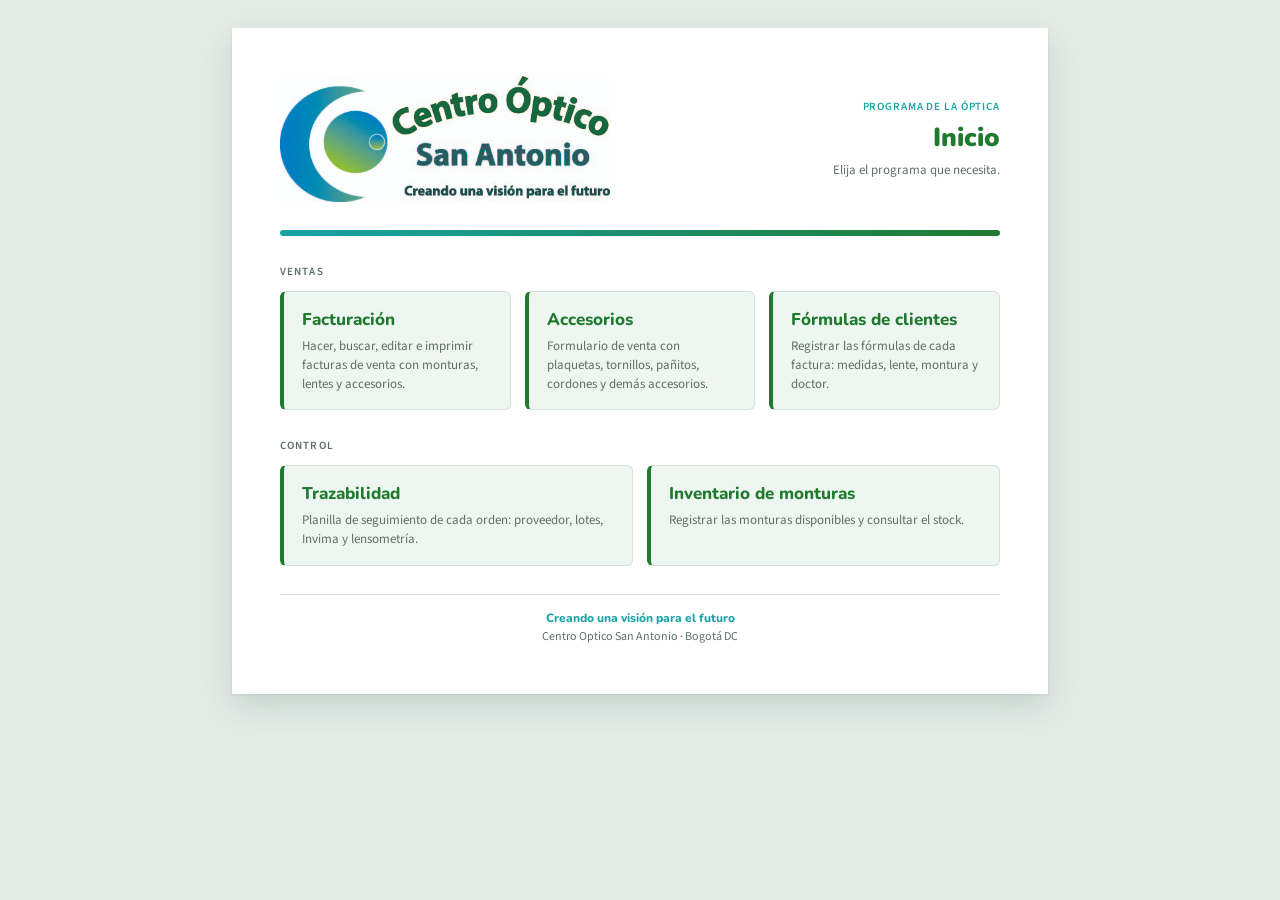
==== Inicio/index.html @ 2a87d1f7 "Agregar accesorios a la factura, página de accesorios y página de inicio Co-Authored-By: Claude Opus" ====
<!DOCTYPE html>
<html lang="es">
<head>
    <meta charset="UTF-8">
    <meta name="viewport" content="width=device-width, initial-scale=1.0">
    <title>Centro Óptico San Antonio</title>
    <link rel="preconnect" href="https://fonts.googleapis.com">
    <link rel="preconnect" href="https://fonts.gstatic.com" crossorigin>
    <link rel="stylesheet" href="https://fonts.googleapis.com/css2?family=Nunito:wght@700;800;900&family=Source+Sans+3:wght@400;600&display=swap">
    <link rel="stylesheet" href="inicio.css?v=1">
</head>
<body>

<main class="hoja">

    <header class="encabezado">
        <img src="/Facturacion/Imagen/Logo%20JPG.jpg" alt="Centro Óptico San Antonio" class="logo">
        <div class="documento">
            <span class="regimen">Programa de la óptica</span>
            <h1>Inicio</h1>
            <p>Elija el programa que necesita.</p>
        </div>
    </header>

    <div class="franja"></div>

    <section>
        <p class="titulo">Ventas</p>
        <div class="programas">
            <a class="programa" href="/Facturacion/Facturacion.html">
                <strong>Facturación</strong>
                <span>Hacer, buscar, editar e imprimir facturas de venta con monturas, lentes y accesorios.</span>
            </a>
            <a class="programa" href="/Accesorios/Acesorios.html">
                <strong>Accesorios</strong>
                <span>Formulario de venta con plaquetas, tornillos, pañitos, cordones y demás accesorios.</span>
            </a>
            <a class="programa" href="/Formulas/Formulas_clientes.html">
                <strong>Fórmulas de clientes</strong>
                <span>Registrar las fórmulas de cada factura: medidas, lente, montura y doctor.</span>
            </a>
        </div>
    </section>

    <section>
        <p class="titulo">Control</p>
        <div class="programas">
            <a class="programa" href="/Trasavilidad/trasavilidad.html">
                <strong>Trazabilidad</strong>
                <span>Planilla de seguimiento de cada orden: proveedor, lotes, Invima y lensometría.</span>
            </a>
            <a class="programa" href="/Invetarios/Inventarios.html">
                <strong>Inventario de monturas</strong>
                <span>Registrar las monturas disponibles y consultar el stock.</span>
            </a>
        </div>
    </section>

    <footer class="pie">
        <em>Creando una visión para el futuro</em><br>
        Centro Optico San Antonio · Bogotá DC
    </footer>

</main>

</body>
</html>
---- Inicio/inicio.css ----
/* Página de inicio - mismo estilo que la factura de venta (colores del logo) */
:root {
    --fondo: #e4ece8;
    --papel: #ffffff;
    --tinta: #1d2b25;
    --gris: #5f6f68;
    --linea: #d5e0db;
    --verde: #1f7a2e;
    --azul: #1aa3a8;
    --verde-suave: #eef6f1;

    --letra-titulo: "Nunito", "Trebuchet MS", sans-serif;
    --letra-texto: "Source Sans 3", "Segoe UI", sans-serif;
}

* { box-sizing: border-box; }

body {
    margin: 0;
    padding: 28px 16px 48px;
    background: var(--fondo);
    color: var(--tinta);
    font-family: var(--letra-texto);
    font-size: 14px;
}

.hoja {
    max-width: 816px;
    margin: 0 auto;
    padding: 48px;
    background: var(--papel);
    box-shadow: 0 1px 2px rgba(0, 0, 0, .08), 0 12px 32px rgba(20, 50, 35, .14);
    display: grid;
    gap: 28px;
}

section { display: grid; gap: 12px; }

/* ---------- Encabezado ---------- */
.encabezado {
    display: grid;
    grid-template-columns: minmax(0, 1fr) auto;
    gap: 24px;
    align-items: center;
}

.logo { width: 100%; max-width: 330px; height: auto; display: block; }

.documento { display: grid; justify-items: end; gap: 6px; text-align: right; }

.regimen {
    font-size: 11px;
    font-weight: 600;
    letter-spacing: .08em;
    text-transform: uppercase;
    color: var(--azul);
}

.documento h1 {
    margin: 0;
    font-family: var(--letra-titulo);
    font-size: 26px;
    font-weight: 900;
    color: var(--verde);
}

.documento p { margin: 0; font-size: 13px; color: var(--gris); }

.franja {
    height: 6px;
    border-radius: 3px;
    background: linear-gradient(90deg, var(--azul), var(--verde));
}

.titulo {
    margin: 0;
    font-size: 11px;
    font-weight: 600;
    letter-spacing: .1em;
    text-transform: uppercase;
    color: var(--gris);
}

/* ---------- Botones de cada programa ---------- */
.programas {
    display: grid;
    grid-template-columns: repeat(auto-fit, minmax(220px, 1fr));
    gap: 14px;
}

.programa {
    display: grid;
    gap: 6px;
    align-content: start;
    padding: 16px 18px;
    background: var(--verde-suave);
    border: 1px solid var(--linea);
    border-left: 4px solid var(--verde);
    border-radius: 6px;
    color: var(--tinta);
    text-decoration: none;
    transition: background .15s, border-color .15s, transform .15s;
}
.programa strong {
    font-family: var(--letra-titulo);
    font-size: 17px;
    font-weight: 800;
    color: var(--verde);
}
.programa span { font-size: 13px; line-height: 1.45; color: var(--gris); }

.programa:hover { background: #e2f0e7; border-left-color: var(--azul); transform: translateY(-2px); }
.programa:focus-visible { outline: 2px solid var(--azul); outline-offset: 2px; }

/* ---------- Pie ---------- */
.pie {
    text-align: center;
    font-size: 12px;
    color: var(--gris);
    border-top: 1px solid var(--linea);
    padding-top: 14px;
    line-height: 1.5;
}
.pie em {
    font-family: var(--letra-titulo);
    font-style: normal;
    font-weight: 800;
    color: var(--azul);
}

/* ---------- Celular ---------- */
@media (max-width: 640px) {
    .hoja { padding: 20px; }
    .encabezado { grid-template-columns: 1fr; }
    .documento { justify-items: start; text-align: left; }
}
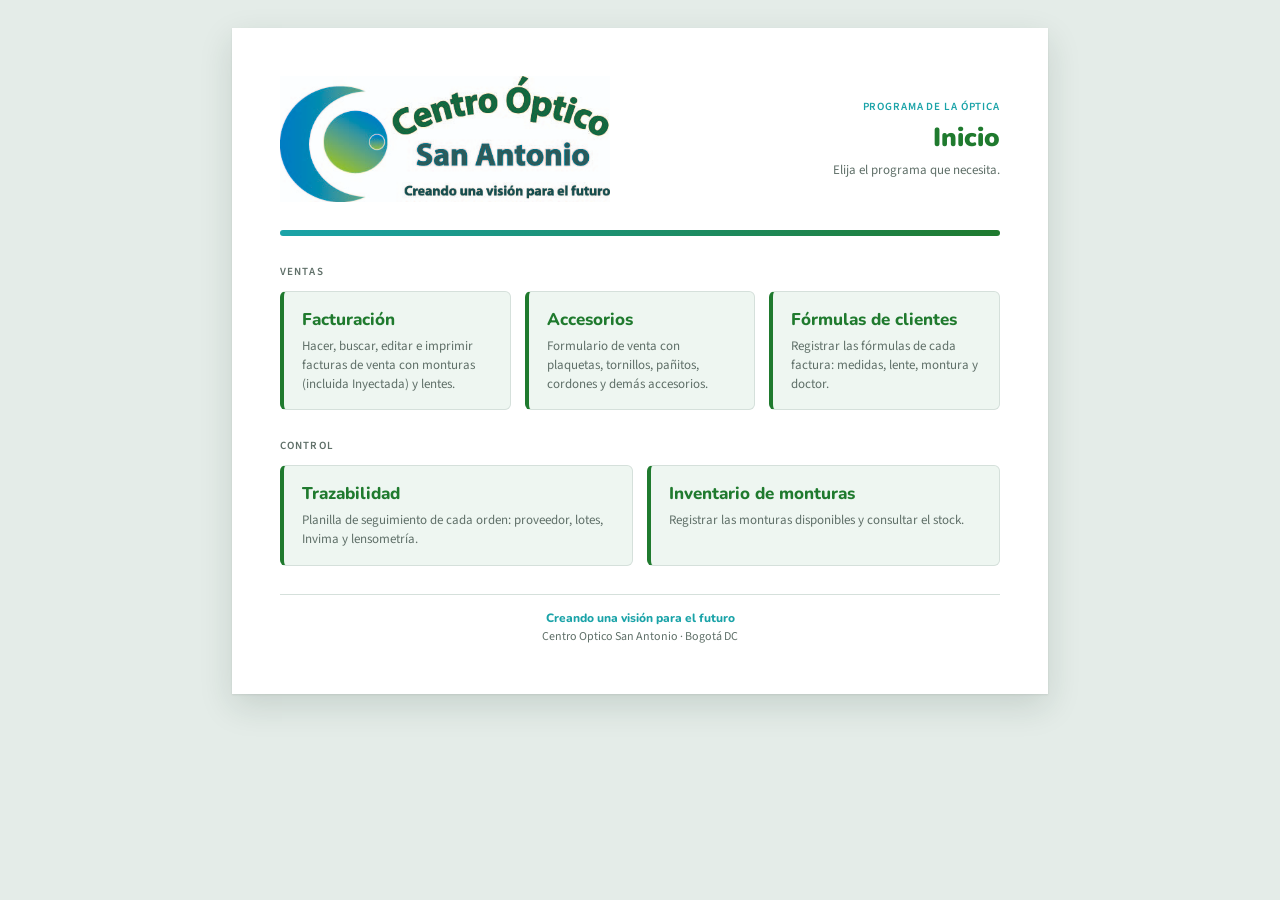
==== commit 0e58489f: "Agregar montura Inyectada, recuperar Accesorios y actualizar inicio Co-Authored-By: Claude Opus 5.5 " ====
--- a/Inicio/index.html
+++ b/Inicio/index.html
@@ -27,15 +27,15 @@
     <section>
         <p class="titulo">Ventas</p>
         <div class="programas">
-            <a class="programa" href="/Facturacion/Facturacion.html">
+            <a class="programa" href="/Facturacion/Facturacion.html?v=6">
                 <strong>Facturación</strong>
-                <span>Hacer, buscar, editar e imprimir facturas de venta con monturas, lentes y accesorios.</span>
+                <span>Hacer, buscar, editar e imprimir facturas de venta con monturas (incluida Inyectada) y lentes.</span>
             </a>
-            <a class="programa" href="/Accesorios/Acesorios.html">
+            <a class="programa" href="/Accesorios/Acesorios.html?v=6">
                 <strong>Accesorios</strong>
                 <span>Formulario de venta con plaquetas, tornillos, pañitos, cordones y demás accesorios.</span>
             </a>
-            <a class="programa" href="/Formulas/Formulas_clientes.html">
+            <a class="programa" href="/Formulas/Formulas_clientes.html?v=6">
                 <strong>Fórmulas de clientes</strong>
                 <span>Registrar las fórmulas de cada factura: medidas, lente, montura y doctor.</span>
             </a>
@@ -45,11 +45,11 @@
     <section>
         <p class="titulo">Control</p>
         <div class="programas">
-            <a class="programa" href="/Trasavilidad/trasavilidad.html">
+            <a class="programa" href="/Trasavilidad/trasavilidad.html?v=6">
                 <strong>Trazabilidad</strong>
                 <span>Planilla de seguimiento de cada orden: proveedor, lotes, Invima y lensometría.</span>
             </a>
-            <a class="programa" href="/Invetarios/Inventarios.html">
+            <a class="programa" href="/Invetarios/Inventarios.html?v=6">
                 <strong>Inventario de monturas</strong>
                 <span>Registrar las monturas disponibles y consultar el stock.</span>
             </a>
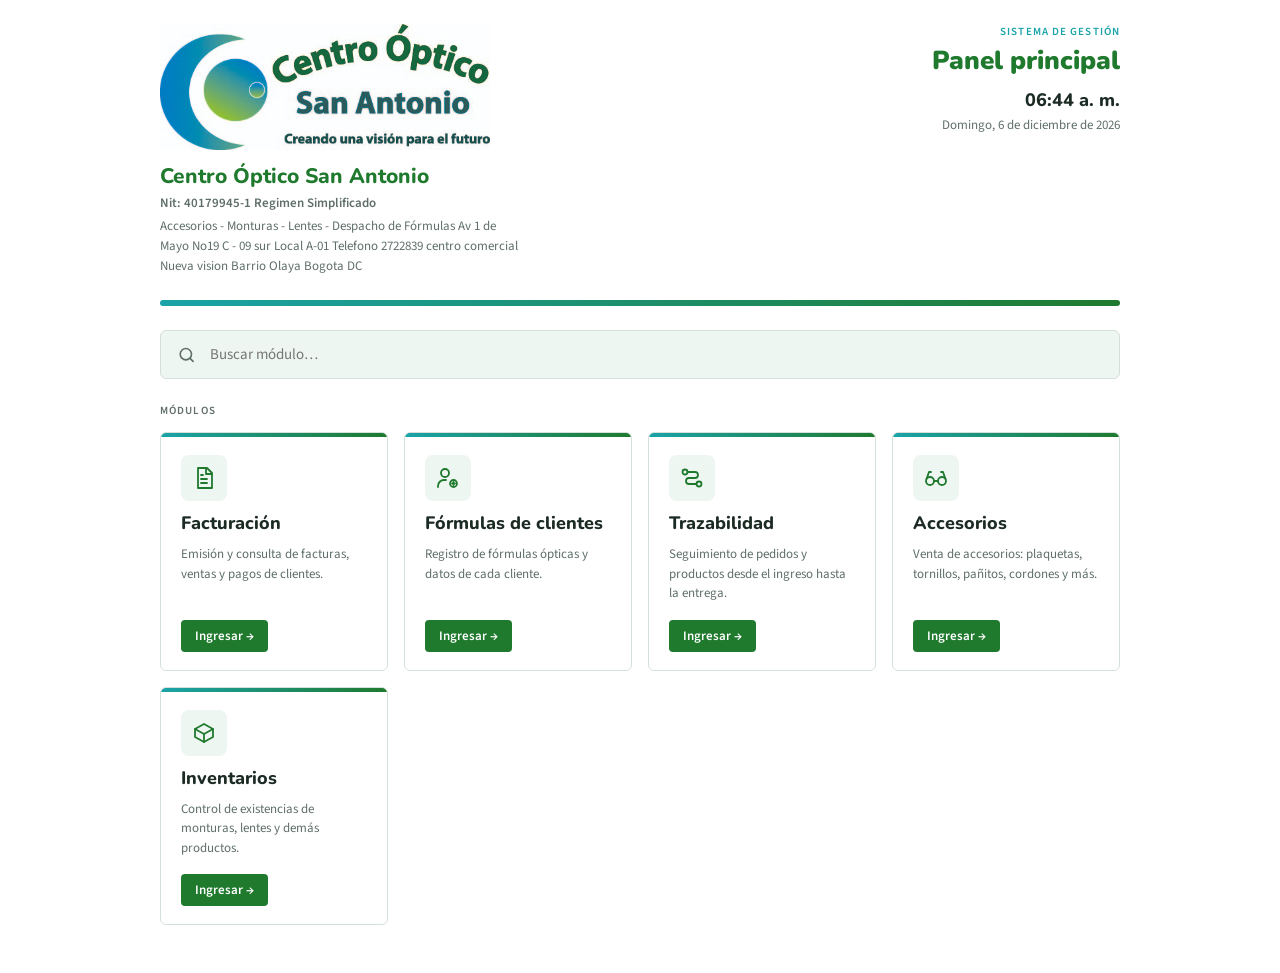
==== commit 95642a4c: "Cambiar página de inicio al estilo de panel principal Co-Authored-By: Claude Opus 5.5 <noreply@anthr" ====
--- a/Inicio/index.html
+++ b/Inicio/index.html
@@ -7,61 +7,128 @@
     <link rel="preconnect" href="https://fonts.googleapis.com">
     <link rel="preconnect" href="https://fonts.gstatic.com" crossorigin>
     <link rel="stylesheet" href="https://fonts.googleapis.com/css2?family=Nunito:wght@700;800;900&family=Source+Sans+3:wght@400;600&display=swap">
-    <link rel="stylesheet" href="inicio.css?v=1">
+    <link rel="stylesheet" href="inicio.css?v=2">
 </head>
 <body>
 
 <main class="hoja">
 
+    <!-- Encabezado: logo y datos del negocio a la izquierda, panel y reloj a la derecha -->
     <header class="encabezado">
-        <img src="/Facturacion/Imagen/Logo%20JPG.jpg" alt="Centro Óptico San Antonio" class="logo">
+        <div class="negocio">
+            <img src="/Facturacion/Imagen/Logo%20JPG.jpg" alt="Centro Óptico San Antonio" class="logo">
+            <h1>Centro Óptico San Antonio</h1>
+            <h2>Nit: 40179945-1 Regimen Simplificado</h2>
+            <p>Accesorios - Monturas - Lentes - Despacho de Fórmulas Av 1 de Mayo No19 C - 09 sur Local A-01 Telefono 2722839 centro comercial Nueva vision Barrio Olaya Bogota DC</p>
+        </div>
         <div class="documento">
-            <span class="regimen">Programa de la óptica</span>
-            <h1>Inicio</h1>
-            <p>Elija el programa que necesita.</p>
+            <span class="regimen">Sistema de gestión</span>
+            <h3>Panel principal</h3>
+            <strong id="hora" class="hora">--:--</strong>
+            <span id="fecha" class="fecha"></span>
         </div>
     </header>
 
     <div class="franja"></div>
 
-    <section>
-        <p class="titulo">Ventas</p>
-        <div class="programas">
-            <a class="programa" href="/Facturacion/Facturacion.html?v=6">
-                <strong>Facturación</strong>
-                <span>Hacer, buscar, editar e imprimir facturas de venta con monturas (incluida Inyectada) y lentes.</span>
-            </a>
-            <a class="programa" href="/Accesorios/Acesorios.html?v=6">
-                <strong>Accesorios</strong>
-                <span>Formulario de venta con plaquetas, tornillos, pañitos, cordones y demás accesorios.</span>
-            </a>
-            <a class="programa" href="/Formulas/Formulas_clientes.html?v=6">
-                <strong>Fórmulas de clientes</strong>
-                <span>Registrar las fórmulas de cada factura: medidas, lente, montura y doctor.</span>
-            </a>
-        </div>
-    </section>
+    <label class="buscador">
+        <svg width="20" height="20" viewBox="0 0 24 24" fill="none" stroke="currentColor" stroke-width="2" stroke-linecap="round"><circle cx="11" cy="11" r="7"/><path d="m20 20-3.5-3.5"/></svg>
+        <input type="search" id="buscar" placeholder="Buscar módulo…" autocomplete="off" aria-label="Buscar módulo">
+    </label>
 
     <section>
-        <p class="titulo">Control</p>
-        <div class="programas">
-            <a class="programa" href="/Trasavilidad/trasavilidad.html?v=6">
+        <p class="titulo">Módulos</p>
+
+        <div class="modulos" id="modulos">
+
+            <a class="modulo" href="/Facturacion/Facturacion.html?v=6" data-claves="facturacion facturas ventas pagos cobro">
+                <span class="icono">
+                    <svg width="24" height="24" viewBox="0 0 24 24" fill="none" stroke="currentColor" stroke-width="1.8" stroke-linecap="round" stroke-linejoin="round"><path d="M6 2h9l5 5v15H6z"/><path d="M14 2v6h6"/><path d="M9 13h6M9 17h6M9 9h2"/></svg>
+                </span>
+                <strong>Facturación</strong>
+                <span class="texto">Emisión y consulta de facturas, ventas y pagos de clientes.</span>
+                <span class="boton">Ingresar →</span>
+            </a>
+
+            <a class="modulo" href="/Formulas/Formulas_clientes.html?v=6" data-claves="formulas clientes receta graduacion medidas doctor">
+                <span class="icono">
+                    <svg width="24" height="24" viewBox="0 0 24 24" fill="none" stroke="currentColor" stroke-width="1.8" stroke-linecap="round" stroke-linejoin="round"><circle cx="9" cy="7" r="4"/><path d="M2 21v-1a6 6 0 0 1 6-6h2"/><circle cx="17.5" cy="17.5" r="3.5"/><path d="M17.5 16v3M16 17.5h3"/></svg>
+                </span>
+                <strong>Fórmulas de clientes</strong>
+                <span class="texto">Registro de fórmulas ópticas y datos de cada cliente.</span>
+                <span class="boton">Ingresar →</span>
+            </a>
+
+            <a class="modulo" href="/Trasavilidad/trasavilidad.html?v=6" data-claves="trazabilidad trasavilidad seguimiento pedidos orden lotes invima">
+                <span class="icono">
+                    <svg width="24" height="24" viewBox="0 0 24 24" fill="none" stroke="currentColor" stroke-width="1.8" stroke-linecap="round" stroke-linejoin="round"><circle cx="5" cy="6" r="2.5"/><circle cx="19" cy="18" r="2.5"/><path d="M7.5 6H15a3 3 0 0 1 0 6H9a3 3 0 0 0 0 6h7.5"/></svg>
+                </span>
                 <strong>Trazabilidad</strong>
-                <span>Planilla de seguimiento de cada orden: proveedor, lotes, Invima y lensometría.</span>
+                <span class="texto">Seguimiento de pedidos y productos desde el ingreso hasta la entrega.</span>
+                <span class="boton">Ingresar →</span>
             </a>
-            <a class="programa" href="/Invetarios/Inventarios.html?v=6">
-                <strong>Inventario de monturas</strong>
-                <span>Registrar las monturas disponibles y consultar el stock.</span>
+
+            <a class="modulo" href="/Accesorios/Acesorios.html?v=6" data-claves="accesorios plaquetas tornillos panitos cordones venta">
+                <span class="icono">
+                    <svg width="24" height="24" viewBox="0 0 24 24" fill="none" stroke="currentColor" stroke-width="1.8" stroke-linecap="round" stroke-linejoin="round"><circle cx="6" cy="15" r="4"/><circle cx="18" cy="15" r="4"/><path d="M10 15h4"/><path d="M2.5 13 5 6h2"/><path d="M21.5 13 19 6h-2"/></svg>
+                </span>
+                <strong>Accesorios</strong>
+                <span class="texto">Venta de accesorios: plaquetas, tornillos, pañitos, cordones y más.</span>
+                <span class="boton">Ingresar →</span>
             </a>
+
+            <a class="modulo" href="/Invetarios/Inventarios.html?v=6" data-claves="inventarios inventario monturas lentes stock existencias productos">
+                <span class="icono">
+                    <svg width="24" height="24" viewBox="0 0 24 24" fill="none" stroke="currentColor" stroke-width="1.8" stroke-linecap="round" stroke-linejoin="round"><path d="M21 8 12 3 3 8v8l9 5 9-5z"/><path d="M3 8l9 5 9-5M12 13v8"/></svg>
+                </span>
+                <strong>Inventarios</strong>
+                <span class="texto">Control de existencias de monturas, lentes y demás productos.</span>
+                <span class="boton">Ingresar →</span>
+            </a>
+
         </div>
+
+        <p class="vacio" id="sinResultados">No se encontró ningún módulo con ese nombre.</p>
     </section>
-
-    <footer class="pie">
-        <em>Creando una visión para el futuro</em><br>
-        Centro Optico San Antonio · Bogotá DC
-    </footer>
 
 </main>
 
+<script>
+    // Reloj y fecha
+    function actualizarReloj() {
+        const ahora = new Date();
+        document.getElementById('hora').textContent =
+            ahora.toLocaleTimeString('es-CO', { hour: '2-digit', minute: '2-digit' });
+        const fecha = ahora.toLocaleDateString('es-CO', { weekday: 'long', day: 'numeric', month: 'long', year: 'numeric' });
+        document.getElementById('fecha').textContent = fecha.charAt(0).toUpperCase() + fecha.slice(1);
+    }
+    actualizarReloj();
+    setInterval(actualizarReloj, 30000);
+
+    // Buscador de módulos (no importan tildes ni mayúsculas)
+    const normalizar = t => t.toLowerCase().normalize('NFD').replace(/[̀-ͯ]/g, '');
+    const modulos = document.querySelectorAll('#modulos .modulo');
+    const vacio = document.getElementById('sinResultados');
+    const buscar = document.getElementById('buscar');
+
+    buscar.addEventListener('input', () => {
+        const q = normalizar(buscar.value.trim());
+        let visibles = 0;
+        modulos.forEach(m => {
+            const mostrar = normalizar(m.textContent + ' ' + m.dataset.claves).includes(q);
+            m.style.display = mostrar ? '' : 'none';
+            if (mostrar) visibles++;
+        });
+        vacio.style.display = visibles ? 'none' : 'block';
+    });
+
+    // Enter abre el primer módulo que se ve
+    buscar.addEventListener('keydown', e => {
+        if (e.key !== 'Enter') return;
+        const primero = [...modulos].find(m => m.style.display !== 'none');
+        if (primero) window.location.href = primero.href;
+    });
+</script>
+
 </body>
 </html>
--- a/Inicio/inicio.css
+++ b/Inicio/inicio.css
@@ -1,11 +1,11 @@
-/* Página de inicio - mismo estilo que la factura de venta (colores del logo) */
+/* Página de inicio - estilo de panel principal con los colores del logo */
 :root {
-    --fondo: #e4ece8;
-    --papel: #ffffff;
+    --fondo: #ffffff;
     --tinta: #1d2b25;
     --gris: #5f6f68;
     --linea: #d5e0db;
     --verde: #1f7a2e;
+    --verde-oscuro: #17601f;
     --azul: #1aa3a8;
     --verde-suave: #eef6f1;
 
@@ -17,7 +17,7 @@
 
 body {
     margin: 0;
-    padding: 28px 16px 48px;
+    padding: 24px 16px 48px;
     background: var(--fondo);
     color: var(--tinta);
     font-family: var(--letra-texto);
@@ -25,52 +25,83 @@
 }
 
 .hoja {
-    max-width: 816px;
+    max-width: 960px;
     margin: 0 auto;
-    padding: 48px;
-    background: var(--papel);
-    box-shadow: 0 1px 2px rgba(0, 0, 0, .08), 0 12px 32px rgba(20, 50, 35, .14);
     display: grid;
-    gap: 28px;
+    gap: 24px;
 }
 
-section { display: grid; gap: 12px; }
+section { display: grid; gap: 14px; }
 
 /* ---------- Encabezado ---------- */
 .encabezado {
     display: grid;
     grid-template-columns: minmax(0, 1fr) auto;
     gap: 24px;
-    align-items: center;
+    align-items: start;
 }
 
-.logo { width: 100%; max-width: 330px; height: auto; display: block; }
+.negocio { display: grid; gap: 4px; max-width: 360px; }
+.logo { width: 100%; max-width: 330px; height: auto; display: block; margin-bottom: 8px; }
 
-.documento { display: grid; justify-items: end; gap: 6px; text-align: right; }
+.negocio h1 {
+    margin: 0;
+    font-family: var(--letra-titulo);
+    font-size: 21px;
+    font-weight: 800;
+    color: var(--verde);
+}
+.negocio h2 { margin: 0; font-size: 13px; font-weight: 600; color: var(--gris); }
+.negocio p { margin: 0; font-size: 13px; line-height: 1.55; color: var(--gris); }
+
+.documento { display: grid; justify-items: end; gap: 4px; text-align: right; }
 
 .regimen {
     font-size: 11px;
     font-weight: 600;
-    letter-spacing: .08em;
+    letter-spacing: .1em;
     text-transform: uppercase;
     color: var(--azul);
 }
 
-.documento h1 {
-    margin: 0;
+.documento h3 {
+    margin: 0 0 6px;
     font-family: var(--letra-titulo);
     font-size: 26px;
     font-weight: 900;
     color: var(--verde);
 }
 
-.documento p { margin: 0; font-size: 13px; color: var(--gris); }
+.hora { font-family: var(--letra-titulo); font-size: 18px; font-weight: 800; }
+.fecha { font-size: 13px; color: var(--gris); }
 
 .franja {
     height: 6px;
     border-radius: 3px;
     background: linear-gradient(90deg, var(--azul), var(--verde));
 }
+
+/* ---------- Buscador ---------- */
+.buscador {
+    display: flex;
+    align-items: center;
+    gap: 12px;
+    padding: 12px 16px;
+    background: var(--verde-suave);
+    border: 1px solid var(--linea);
+    border-radius: 6px;
+    color: var(--gris);
+}
+.buscador input {
+    width: 100%;
+    border: none;
+    outline: none;
+    background: transparent;
+    font: inherit;
+    font-size: 15px;
+    color: var(--tinta);
+}
+.buscador:focus-within { border-color: var(--azul); }
 
 .titulo {
     margin: 0;
@@ -81,56 +112,72 @@
     color: var(--gris);
 }
 
-/* ---------- Botones de cada programa ---------- */
-.programas {
+/* ---------- Tarjetas de cada módulo ---------- */
+.modulos {
     display: grid;
-    grid-template-columns: repeat(auto-fit, minmax(220px, 1fr));
-    gap: 14px;
+    grid-template-columns: repeat(auto-fill, minmax(200px, 1fr));
+    gap: 16px;
 }
 
-.programa {
-    display: grid;
-    gap: 6px;
-    align-content: start;
-    padding: 16px 18px;
-    background: var(--verde-suave);
+.modulo {
+    position: relative;
+    display: flex;
+    flex-direction: column;
+    gap: 10px;
+    padding: 22px 20px 18px;
+    background: #fff;
     border: 1px solid var(--linea);
-    border-left: 4px solid var(--verde);
     border-radius: 6px;
     color: var(--tinta);
     text-decoration: none;
-    transition: background .15s, border-color .15s, transform .15s;
+    overflow: hidden;
+    transition: box-shadow .15s, transform .15s, border-color .15s;
 }
-.programa strong {
-    font-family: var(--letra-titulo);
-    font-size: 17px;
-    font-weight: 800;
+.modulo::before {
+    content: "";
+    position: absolute;
+    inset: 0 0 auto 0;
+    height: 4px;
+    background: linear-gradient(90deg, var(--azul), var(--verde));
+}
+
+.icono {
+    width: 46px;
+    height: 46px;
+    display: grid;
+    place-items: center;
+    border-radius: 8px;
+    background: var(--verde-suave);
     color: var(--verde);
 }
-.programa span { font-size: 13px; line-height: 1.45; color: var(--gris); }
 
-.programa:hover { background: #e2f0e7; border-left-color: var(--azul); transform: translateY(-2px); }
-.programa:focus-visible { outline: 2px solid var(--azul); outline-offset: 2px; }
+.modulo strong {
+    font-family: var(--letra-titulo);
+    font-size: 18px;
+    font-weight: 800;
+}
+.modulo .texto { flex: 1; font-size: 13px; line-height: 1.5; color: var(--gris); }
 
-/* ---------- Pie ---------- */
-.pie {
-    text-align: center;
-    font-size: 12px;
-    color: var(--gris);
-    border-top: 1px solid var(--linea);
-    padding-top: 14px;
-    line-height: 1.5;
+.boton {
+    align-self: flex-start;
+    margin-top: 6px;
+    padding: 7px 14px;
+    border-radius: 4px;
+    background: var(--verde);
+    color: #fff;
+    font-size: 13px;
+    font-weight: 600;
+    transition: background .15s;
 }
-.pie em {
-    font-family: var(--letra-titulo);
-    font-style: normal;
-    font-weight: 800;
-    color: var(--azul);
-}
+
+.modulo:hover { transform: translateY(-2px); box-shadow: 0 8px 20px rgba(20, 50, 35, .12); border-color: var(--azul); }
+.modulo:hover .boton { background: var(--verde-oscuro); }
+.modulo:focus-visible { outline: 2px solid var(--azul); outline-offset: 2px; }
+
+.vacio { display: none; margin: 0; padding: 32px 0; text-align: center; color: var(--gris); }
 
 /* ---------- Celular ---------- */
 @media (max-width: 640px) {
-    .hoja { padding: 20px; }
     .encabezado { grid-template-columns: 1fr; }
     .documento { justify-items: start; text-align: left; }
 }
